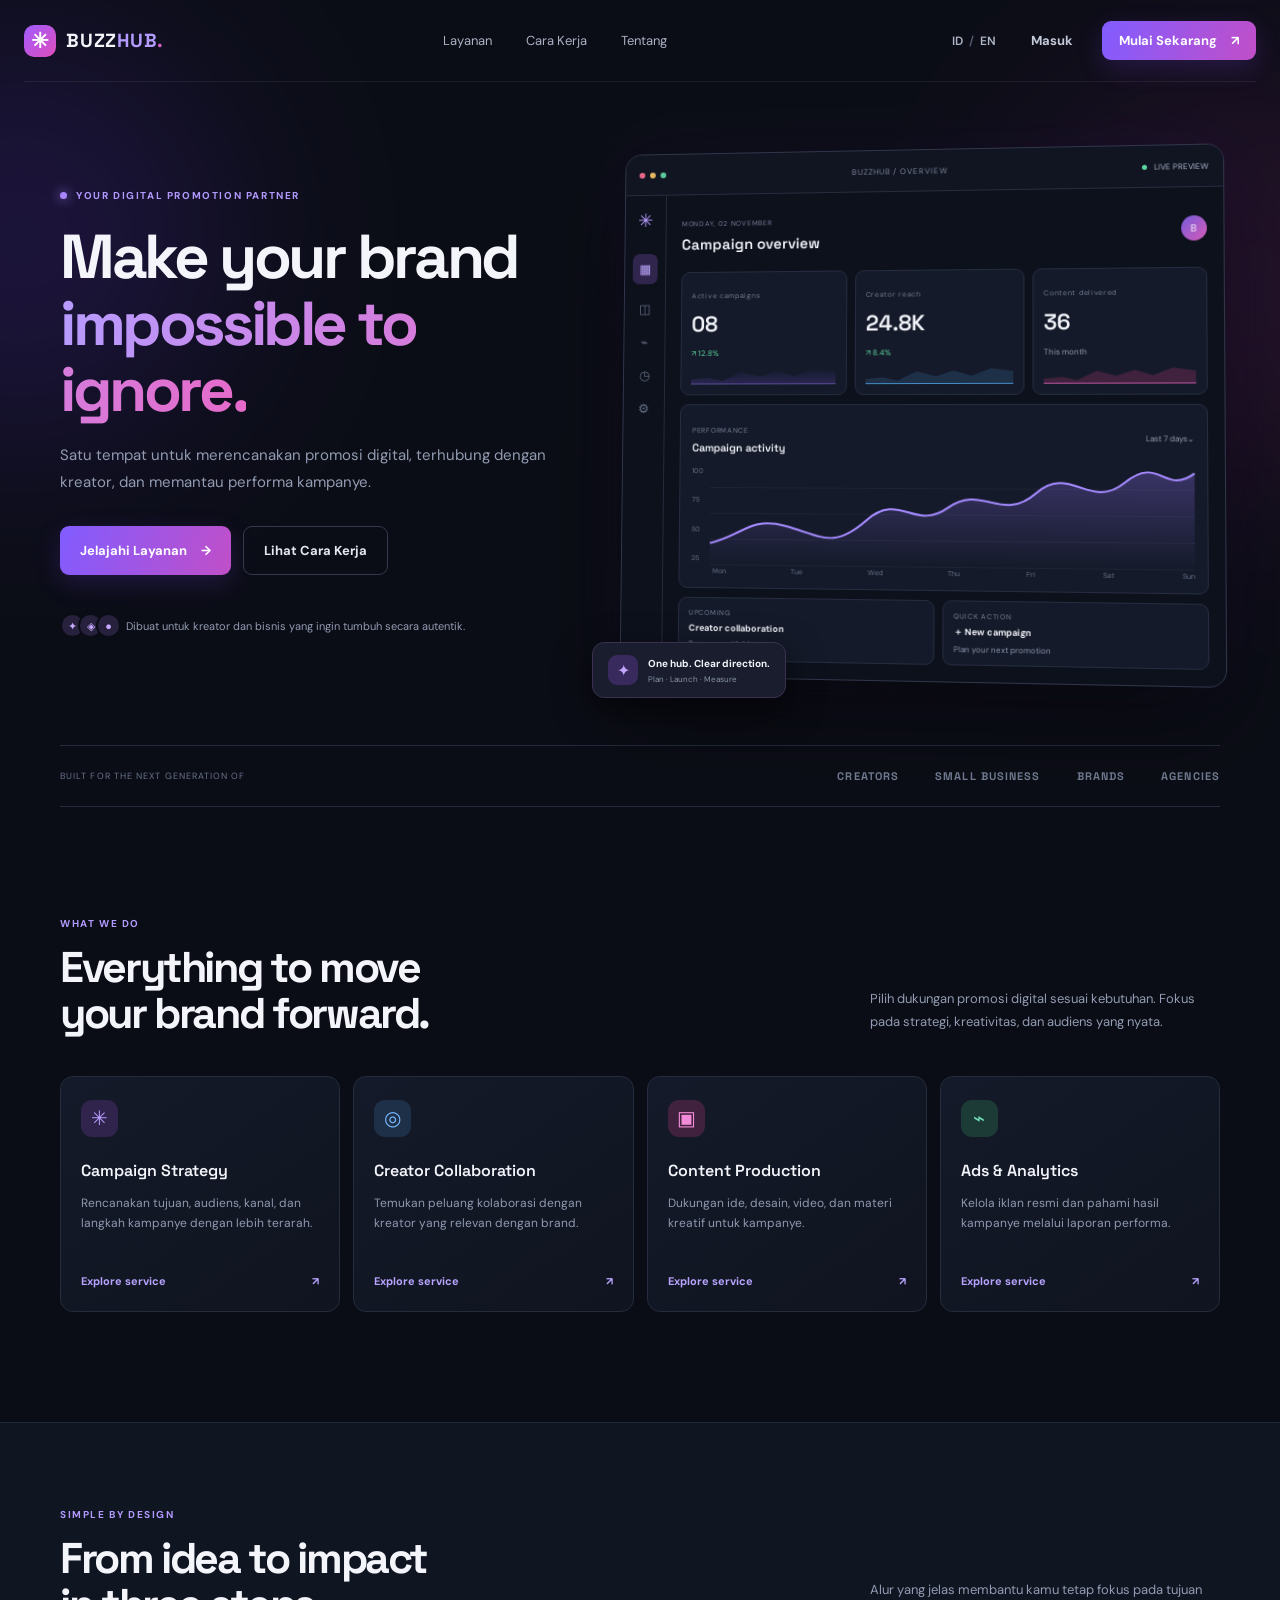
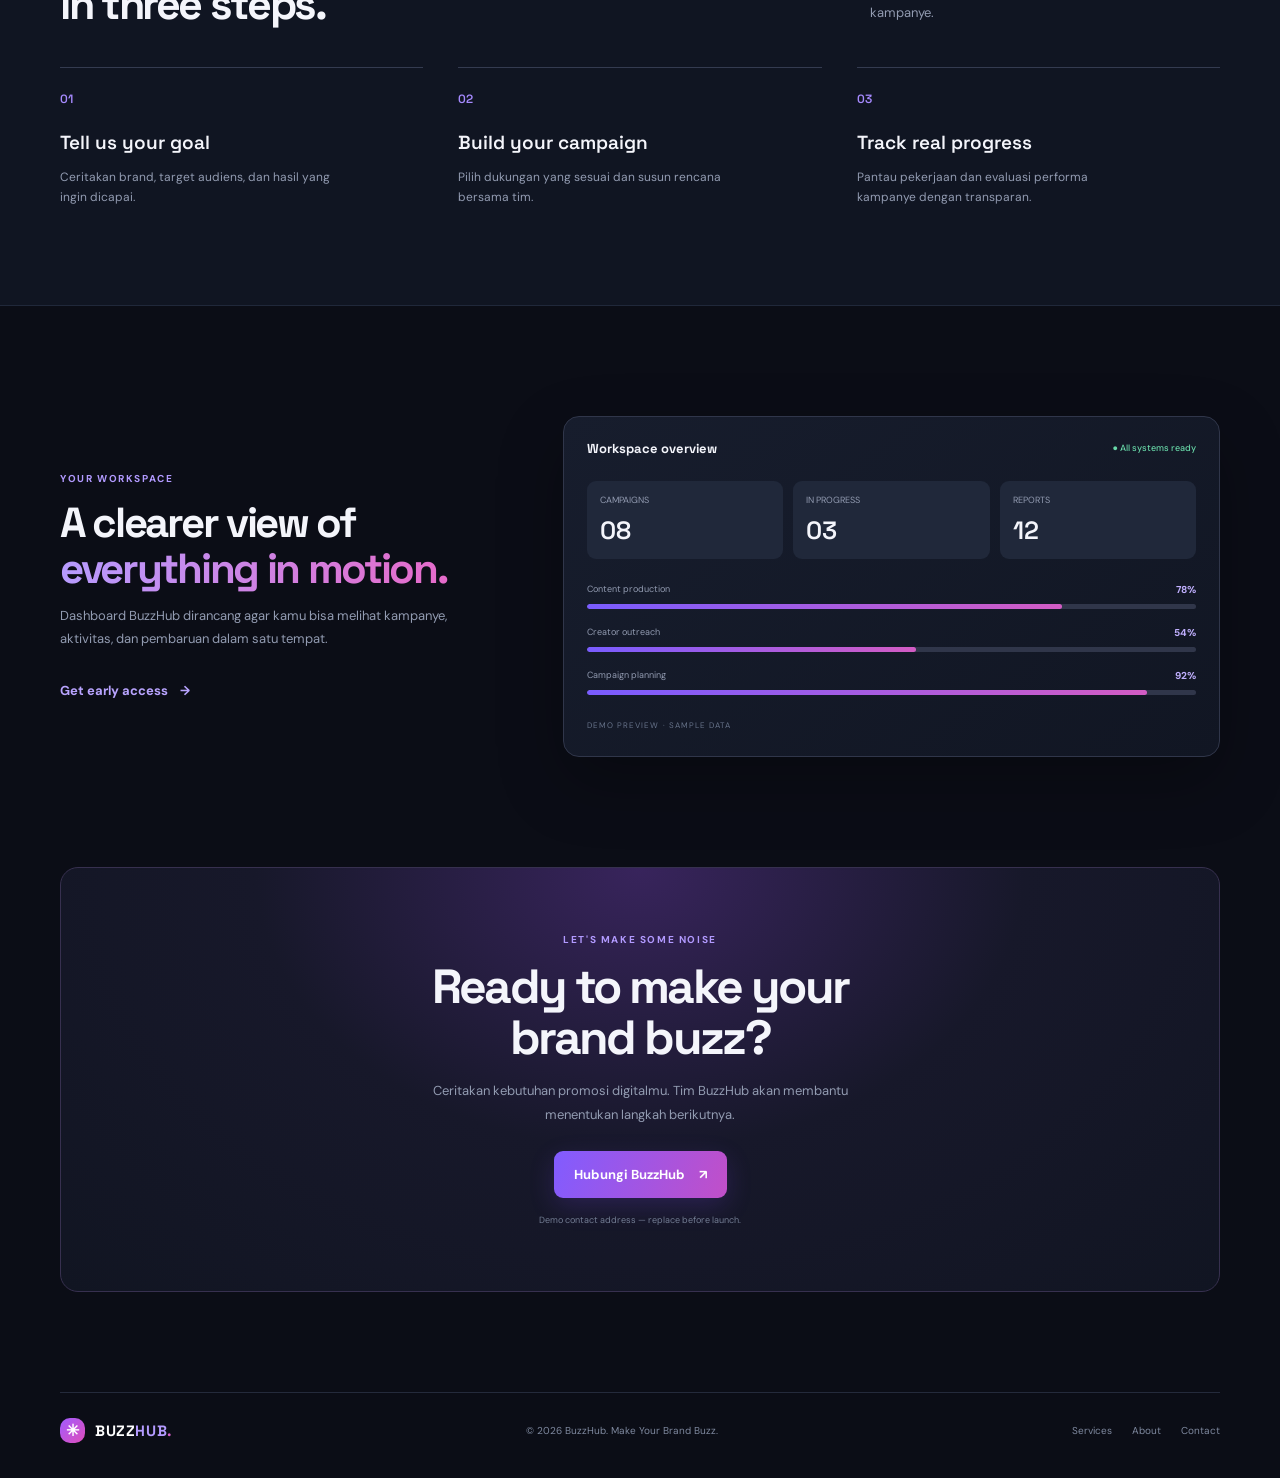
==== index.html @ 969ff584 "Add files via upload" ====
<!doctype html>
<html lang="id">
<head>
  <meta charset="utf-8">
  <meta name="viewport" content="width=device-width, initial-scale=1">
  <meta name="theme-color" content="#0b0d16">
  <title>BuzzHub — Make Your Brand Buzz</title>
  <meta name="description" content="BuzzHub — your hub for digital promotion, creator collaborations, and campaign management.">
  <link rel="preconnect" href="https://fonts.googleapis.com">
  <link rel="preconnect" href="https://fonts.gstatic.com" crossorigin>
  <link href="https://fonts.googleapis.com/css2?family=DM+Sans:wght@400;500;600;700&family=Space+Grotesk:wght@500;600;700&display=swap" rel="stylesheet">
  <link rel="stylesheet" href="styles.css">
</head>
<body>
  <div class="ambient ambient-one"></div><div class="ambient ambient-two"></div>
  <header class="topbar">
    <a class="brand" href="#" aria-label="BuzzHub home"><span class="brand-mark">✳</span><span>BUZZ<span class="brand-accent">HUB</span><i>.</i></span></a>
    <nav class="desktop-nav" aria-label="Main navigation">
      <a href="#services" data-i18n="navServices">Layanan</a>
      <a href="#how" data-i18n="navHow">Cara Kerja</a>
      <a href="#about" data-i18n="navAbout">Tentang</a>
    </nav>
    <div class="top-actions">
      <button class="language-switch" id="languageToggle" type="button" aria-label="Switch language">ID <span>/</span> EN</button>
      <a class="button button-quiet login-link" href="#dashboard" data-i18n="login">Masuk</a>
      <a class="button button-primary" href="#contact" data-i18n="getStarted">Mulai Sekarang <span>↗</span></a>
    </div>
    <button class="mobile-menu" id="mobileMenu" aria-label="Open menu">☰</button>
  </header>

  <main>
    <section class="hero section-wrap">
      <div class="hero-copy">
        <div class="eyebrow"><span class="pulse"></span><span data-i18n="eyebrow">YOUR DIGITAL PROMOTION PARTNER</span></div>
        <h1 data-i18n="heroTitle">Make your brand<br><span>impossible to ignore.</span></h1>
        <p class="hero-description" data-i18n="heroDesc">Satu tempat untuk merencanakan promosi digital, terhubung dengan kreator, dan memantau performa kampanye.</p>
        <div class="hero-buttons">
          <a class="button button-primary button-large" href="#services" data-i18n="exploreServices">Jelajahi Layanan <span>→</span></a>
          <a class="button button-outline button-large" href="#how" data-i18n="seeHow">Lihat Cara Kerja</a>
        </div>
        <div class="trust-line"><div class="avatar-stack"><span>✦</span><span>◈</span><span>●</span></div><span data-i18n="trustText">Dibuat untuk kreator dan bisnis yang ingin tumbuh secara autentik.</span></div>
      </div>
      <div class="hero-visual">
        <div class="dashboard-window">
          <div class="window-top"><div class="window-dots"><b></b><b></b><b></b></div><span>BUZZHUB / OVERVIEW</span><span class="live-pill"><i></i> LIVE PREVIEW</span></div>
          <div class="window-body">
            <aside class="mini-sidebar"><div class="mini-logo">✳</div><span class="selected">▦</span><span>◫</span><span>⌁</span><span>◷</span><span>⚙</span></aside>
            <div class="mini-content">
              <div class="mini-welcome"><div><small>MONDAY, 02 NOVEMBER</small><h3>Campaign overview</h3></div><span class="profile-dot">B</span></div>
              <div class="stat-grid">
                <div class="stat-card"><small>Active campaigns</small><strong>08</strong><em class="positive">↗ 12.8%</em><div class="sparkline purple"></div></div>
                <div class="stat-card"><small>Creator reach</small><strong>24.8K</strong><em class="positive">↗ 8.4%</em><div class="sparkline blue"></div></div>
                <div class="stat-card"><small>Content delivered</small><strong>36</strong><em class="neutral">This month</em><div class="sparkline pink"></div></div>
              </div>
              <div class="chart-card"><div class="chart-heading"><div><small>PERFORMANCE</small><h4>Campaign activity</h4></div><span>Last 7 days⌄</span></div><div class="chart"><div class="chart-y"><span>100</span><span>75</span><span>50</span><span>25</span></div><svg viewBox="0 0 500 135" preserveAspectRatio="none" aria-label="Decorative campaign activity chart"><defs><linearGradient id="fill" x1="0" x2="0" y1="0" y2="1"><stop offset="0" stop-color="#9874ff" stop-opacity=".28"/><stop offset="1" stop-color="#9874ff" stop-opacity="0"/></linearGradient></defs><path d="M0 105 C35 95 42 70 80 82 S130 112 165 74 S215 88 250 57 S305 76 340 38 S395 60 430 24 S470 40 500 12 L500 135 L0 135Z" fill="url(#fill)"/><path d="M0 105 C35 95 42 70 80 82 S130 112 165 74 S215 88 250 57 S305 76 340 38 S395 60 430 24 S470 40 500 12" fill="none" stroke="#a58aff" stroke-width="2.5"/></svg></div><div class="chart-x"><span>Mon</span><span>Tue</span><span>Wed</span><span>Thu</span><span>Fri</span><span>Sat</span><span>Sun</span></div></div>
              <div class="mini-bottom"><div class="bottom-card"><small>UPCOMING</small><b>Creator collaboration</b><span>Tomorrow · 10:00 AM</span></div><div class="bottom-card"><small>QUICK ACTION</small><b>＋ New campaign</b><span>Plan your next promotion</span></div></div>
            </div>
          </div>
        </div>
        <div class="floating-note"><span class="note-icon">✦</span><div><b>One hub. Clear direction.</b><small>Plan · Launch · Measure</small></div></div>
      </div>
    </section>

    <section class="logo-strip section-wrap"><span data-i18n="builtFor">BUILT FOR THE NEXT GENERATION OF</span><div><b>CREATORS</b><b>SMALL BUSINESS</b><b>BRANDS</b><b>AGENCIES</b></div></section>

    <section class="section-wrap services-section" id="services">
      <div class="section-heading"><div><div class="eyebrow">WHAT WE DO</div><h2 data-i18n="servicesTitle">Everything to move<br>your brand forward.</h2></div><p data-i18n="servicesDesc">Pilih dukungan promosi digital sesuai kebutuhan. Fokus pada strategi, kreativitas, dan audiens yang nyata.</p></div>
      <div class="service-grid">
        <article class="service-card"><div class="service-icon violet">✳</div><h3 data-i18n="service1">Campaign Strategy</h3><p data-i18n="service1d">Rencanakan tujuan, audiens, kanal, dan langkah kampanye dengan lebih terarah.</p><a href="#contact">Explore service <span>↗</span></a></article>
        <article class="service-card"><div class="service-icon blue">◎</div><h3 data-i18n="service2">Creator Collaboration</h3><p data-i18n="service2d">Temukan peluang kolaborasi dengan kreator yang relevan dengan brand.</p><a href="#contact">Explore service <span>↗</span></a></article>
        <article class="service-card"><div class="service-icon pink">▣</div><h3 data-i18n="service3">Content Production</h3><p data-i18n="service3d">Dukungan ide, desain, video, dan materi kreatif untuk kampanye.</p><a href="#contact">Explore service <span>↗</span></a></article>
        <article class="service-card"><div class="service-icon green">⌁</div><h3 data-i18n="service4">Ads & Analytics</h3><p data-i18n="service4d">Kelola iklan resmi dan pahami hasil kampanye melalui laporan performa.</p><a href="#contact">Explore service <span>↗</span></a></article>
      </div>
    </section>

    <section class="how-section" id="how"><div class="section-wrap"><div class="section-heading"><div><div class="eyebrow">SIMPLE BY DESIGN</div><h2 data-i18n="howTitle">From idea to impact<br>in three steps.</h2></div><p data-i18n="howDesc">Alur yang jelas membantu kamu tetap fokus pada tujuan kampanye.</p></div><div class="steps"><div class="step"><span>01</span><h3 data-i18n="step1">Tell us your goal</h3><p data-i18n="step1d">Ceritakan brand, target audiens, dan hasil yang ingin dicapai.</p></div><div class="step"><span>02</span><h3 data-i18n="step2">Build your campaign</h3><p data-i18n="step2d">Pilih dukungan yang sesuai dan susun rencana bersama tim.</p></div><div class="step"><span>03</span><h3 data-i18n="step3">Track real progress</h3><p data-i18n="step3d">Pantau pekerjaan dan evaluasi performa kampanye dengan transparan.</p></div></div></div></section>

    <section class="dashboard-section section-wrap" id="dashboard"><div class="dashboard-copy"><div class="eyebrow">YOUR WORKSPACE</div><h2 data-i18n="workspaceTitle">A clearer view of<br><span>everything in motion.</span></h2><p data-i18n="workspaceDesc">Dashboard BuzzHub dirancang agar kamu bisa melihat kampanye, aktivitas, dan pembaruan dalam satu tempat.</p><a class="text-link" href="#contact" data-i18n="workspaceCta">Get early access <span>→</span></a></div><div class="workspace-card"><div class="workspace-top"><b>Workspace overview</b><span class="online-dot">● All systems ready</span></div><div class="workspace-row"><div><small>CAMPAIGNS</small><strong>08</strong></div><div><small>IN PROGRESS</small><strong>03</strong></div><div><small>REPORTS</small><strong>12</strong></div></div><div class="progress-list"><div><span>Content production</span><b>78%</b><i><em style="width:78%"></em></i></div><div><span>Creator outreach</span><b>54%</b><i><em style="width:54%"></em></i></div><div><span>Campaign planning</span><b>92%</b><i><em style="width:92%"></em></i></div></div><small class="demo-label">DEMO PREVIEW · SAMPLE DATA</small></div></section>

    <section class="cta-section section-wrap" id="contact"><div class="cta-box"><div class="eyebrow">LET'S MAKE SOME NOISE</div><h2 data-i18n="ctaTitle">Ready to make your<br>brand buzz?</h2><p data-i18n="ctaDesc">Ceritakan kebutuhan promosi digitalmu. Tim BuzzHub akan membantu menentukan langkah berikutnya.</p><a class="button button-primary button-large" href="mailto:hello@buzzhub.example?subject=BuzzHub%20Inquiry" data-i18n="contactUs">Hubungi BuzzHub <span>↗</span></a><small>Demo contact address — replace before launch.</small></div></section>
  </main>
  <footer class="footer section-wrap"><a class="brand" href="#"><span class="brand-mark">✳</span><span>BUZZ<span class="brand-accent">HUB</span><i>.</i></span></a><span>© 2026 BuzzHub. Make Your Brand Buzz.</span><div><a href="#services">Services</a><a href="#about" id="about">About</a><a href="#contact">Contact</a></div></footer>
  <script src="script.js"></script>
</body>
</html>
---- styles.css ----
@import url('https://fonts.googleapis.com/css2?family=DM+Sans:wght@400;500;600;700&family=Space+Grotesk:wght@500;600;700&display=swap');
:root{--bg:#0b0d16;--panel:#111522;--panel2:#151b2b;--line:#242a3b;--text:#f4f5fb;--muted:#929bb1;--purple:#8b68ff;--pink:#df4dbb;--blue:#63a6ff;--green:#58d6a1;--font:'DM Sans',sans-serif;--display:'Space Grotesk',sans-serif}
*{box-sizing:border-box}html{scroll-behavior:smooth}body{margin:0;background:var(--bg);color:var(--text);font-family:var(--font);overflow-x:hidden}a{color:inherit;text-decoration:none}.ambient{position:absolute;filter:blur(100px);opacity:.16;pointer-events:none;border-radius:50%;z-index:-1}.ambient-one{width:420px;height:420px;background:#793cff;top:30px;left:-190px}.ambient-two{width:480px;height:420px;background:#a52e91;top:80px;right:-210px}.section-wrap{width:min(1160px,calc(100% - 48px));margin-inline:auto}.topbar{height:82px;width:min(1240px,calc(100% - 48px));margin:auto;display:flex;align-items:center;justify-content:space-between;border-bottom:1px solid rgba(255,255,255,.07);position:relative;z-index:2}.brand{display:flex;align-items:center;gap:10px;font:700 19px var(--display);letter-spacing:.04em}.brand-mark{display:grid;place-items:center;width:32px;height:32px;border-radius:10px;background:linear-gradient(135deg,#a15cff,#df4dbb);font-size:21px;color:white}.brand-accent{color:#b49bff}.brand i{color:#d85fc9;font-style:normal}.desktop-nav{display:flex;gap:34px;color:#aab1c3;font-size:13px}.desktop-nav a:hover,.footer a:hover{color:white}.top-actions{display:flex;align-items:center;gap:12px}.language-switch,.mobile-menu{border:0;background:transparent;color:#aeb5c7;font:600 12px var(--font);cursor:pointer}.language-switch span{color:#555e72;padding:0 3px}.button{display:inline-flex;align-items:center;justify-content:center;gap:14px;border-radius:9px;font-size:13px;font-weight:700;padding:11px 17px;transition:.2s}.button-primary{background:linear-gradient(110deg,#815cff,#c14fc8);color:white;box-shadow:0 8px 26px #834cff30}.button-primary:hover{transform:translateY(-2px);filter:brightness(1.1)}.button-quiet{color:#c5cada}.button-outline{border:1px solid #34394b;color:#e5e7f0}.button-large{padding:15px 20px}.mobile-menu{display:none;font-size:22px}.hero{min-height:620px;display:grid;grid-template-columns:.92fr 1.08fr;align-items:center;gap:40px;padding-top:65px;padding-bottom:65px}.eyebrow{font-size:10px;letter-spacing:.16em;color:#b29aff;font-weight:700;display:flex;align-items:center;gap:9px}.pulse{width:7px;height:7px;border-radius:50%;background:#a985ff;box-shadow:0 0 12px #a985ff}.hero h1,.section-heading h2,.dashboard-copy h2,.cta-box h2{font:700 clamp(40px,5vw,62px)/1.08 var(--display);letter-spacing:-.055em;margin:22px 0 18px}.hero h1 span,.dashboard-copy h2 span{background:linear-gradient(100deg,#b69cff,#e66ac9);-webkit-background-clip:text;background-clip:text;color:transparent}.hero-description,.section-heading>p,.dashboard-copy>p,.cta-box>p{color:var(--muted);line-height:1.8;font-size:15px;max-width:490px}.hero-buttons{display:flex;gap:12px;margin-top:30px;flex-wrap:wrap}.trust-line{display:flex;align-items:center;gap:12px;margin-top:38px;color:#929bb1;font-size:11px}.avatar-stack{display:flex}.avatar-stack span{display:grid;place-items:center;width:25px;height:25px;border-radius:50%;background:#28213d;border:2px solid var(--bg);margin-right:-7px;color:#c6aaff;font-size:11px}.hero-visual{position:relative;min-width:0}.dashboard-window{border:1px solid #30364a;border-radius:17px;background:#0d111c;box-shadow:0 30px 90px #0008,0 0 70px #8451ff13;overflow:hidden;transform:perspective(1200px) rotateY(-5deg) rotateX(2deg)}.window-top{height:42px;background:#111522;border-bottom:1px solid #272d3d;display:flex;align-items:center;justify-content:space-between;padding:0 14px;color:#7e879c;font-size:8px;letter-spacing:.12em}.window-dots{display:flex;gap:5px}.window-dots b{width:6px;height:6px;border-radius:50%;background:#555c6d}.window-dots b:first-child{background:#e66a89}.window-dots b:nth-child(2){background:#e4b65f}.window-dots b:nth-child(3){background:#5dc99c}.live-pill{color:#aeb8cb;letter-spacing:0}.live-pill i{display:inline-block;width:5px;height:5px;background:#5bd5a2;border-radius:50%;margin-right:5px}.window-body{display:grid;grid-template-columns:43px 1fr;min-height:350px}.mini-sidebar{border-right:1px solid #252b3b;display:flex;align-items:center;flex-direction:column;gap:17px;padding:13px 0;color:#667087;font-size:13px}.mini-logo{color:#b59bff;font-size:19px;margin-bottom:5px}.mini-sidebar .selected{background:#30254d;color:#c1aaff;padding:7px;border-radius:7px}.mini-content{padding:16px}.mini-welcome{display:flex;justify-content:space-between;align-items:center;margin-bottom:15px}.mini-welcome small,.stat-card small,.chart-heading small,.bottom-card small{font-size:7px;letter-spacing:.1em;color:#778198}.mini-welcome h3{font:600 15px var(--display);margin:4px 0}.profile-dot{width:25px;height:25px;border-radius:50%;background:linear-gradient(135deg,#765bdb,#d65bb7);display:grid;place-items:center;font-size:10px}.stat-grid{display:grid;grid-template-columns:repeat(3,1fr);gap:8px}.stat-card,.chart-card,.bottom-card{background:#141a29;border:1px solid #252d40;border-radius:9px;padding:10px;position:relative;overflow:hidden}.stat-card strong{display:block;font:600 22px var(--display);margin:7px 0 3px}.stat-card em{font-style:normal;font-size:8px}.positive{color:#5fd5a0}.neutral{color:#929bb1}.sparkline{height:17px;margin-top:7px;border-bottom:1px solid #5b4c96;clip-path:polygon(0 70%,12% 60%,22% 80%,35% 25%,48% 55%,60% 20%,72% 52%,85% 8%,100% 25%,100% 100%,0 100%);background:linear-gradient(0deg,#7955e733,transparent)}.sparkline.blue{border-color:#448cc7}.sparkline.pink{border-color:#bb559e}.chart-card{margin-top:9px;padding:12px}.chart-heading{display:flex;justify-content:space-between;align-items:center}.chart-heading h4{font:600 11px var(--display);margin:3px 0}.chart-heading>span{font-size:8px;color:#929bb1}.chart{height:105px;display:flex;align-items:stretch;margin-top:5px}.chart-y{display:flex;flex-direction:column;justify-content:space-between;color:#69748b;font-size:7px;padding:4px 7px 4px 0}.chart svg{width:100%;height:100%;overflow:visible;background:repeating-linear-gradient(to bottom,transparent 0,transparent 25px,#252c3d 26px)}.chart-x{display:flex;justify-content:space-between;margin-left:22px;color:#69748b;font-size:7px}.mini-bottom{display:grid;grid-template-columns:1fr 1fr;gap:8px;margin-top:9px}.bottom-card{display:flex;flex-direction:column;gap:5px}.bottom-card b{font-size:9px}.bottom-card span{font-size:8px;color:#8d97ad}.floating-note{position:absolute;bottom:-18px;left:-23px;background:#191d2d;border:1px solid #39314f;box-shadow:0 12px 35px #0008;border-radius:12px;padding:12px 15px;display:flex;align-items:center;gap:10px}.note-icon{display:grid;place-items:center;width:30px;height:30px;border-radius:9px;background:#392a5d;color:#c3a7ff}.floating-note b,.floating-note small{display:block}.floating-note b{font-size:10px}.floating-note small{color:#8993a9;font-size:8px;margin-top:4px}.logo-strip{border-top:1px solid var(--line);border-bottom:1px solid var(--line);padding:23px 0;display:flex;align-items:center;justify-content:space-between;gap:20px}.logo-strip>span{font-size:9px;color:#69738a;letter-spacing:.12em}.logo-strip div{display:flex;gap:36px;color:#737e94;font:600 11px var(--display);letter-spacing:.1em}.services-section{padding-top:110px;padding-bottom:110px}.section-heading{display:flex;align-items:end;justify-content:space-between;gap:30px;margin-bottom:38px}.section-heading h2,.dashboard-copy h2,.cta-box h2{font-size:43px;margin:15px 0 0}.section-heading>p{max-width:350px;font-size:13px;margin-bottom:4px}.service-grid{display:grid;grid-template-columns:repeat(4,1fr);gap:13px}.service-card{background:linear-gradient(145deg,#141a29,#101420);border:1px solid #252c3d;border-radius:13px;padding:23px 20px;min-height:235px;transition:.2s}.service-card:hover{transform:translateY(-4px);border-color:#5b4b8b}.service-icon{width:37px;height:37px;border-radius:11px;display:grid;place-items:center;font-size:20px;margin-bottom:23px}.violet{background:#30234c;color:#b89dff}.blue{background:#1e3048;color:#77b8ff}.pink{background:#40223e;color:#f28bd7}.green{background:#1c3b37;color:#72dfb6}.service-card h3{font:600 16px var(--display);margin:0 0 10px}.service-card p{font-size:12px;color:#8f99ae;line-height:1.7;min-height:62px}.service-card a{font-size:11px;color:#b8a4ff;font-weight:700;display:flex;justify-content:space-between;margin-top:19px}.how-section{background:#101522;border-block:1px solid #20283a;padding:85px 0}.steps{display:grid;grid-template-columns:repeat(3,1fr);gap:35px}.step{border-top:1px solid #343b50;padding-top:19px}.step>span{font:600 12px var(--display);color:#a68aff}.step h3{font:600 19px var(--display);margin:22px 0 8px}.step p{font-size:12px;line-height:1.7;color:#929bb1;max-width:290px}.dashboard-section{padding-top:110px;padding-bottom:110px;display:grid;grid-template-columns:.8fr 1.2fr;align-items:center;gap:65px}.dashboard-copy h2{font-size:42px}.dashboard-copy>p{font-size:13px}.text-link{display:inline-flex;gap:12px;color:#b9a4ff;font-size:13px;font-weight:700;margin-top:18px}.workspace-card{background:linear-gradient(145deg,#171d2d,#111623);border:1px solid #30364a;border-radius:16px;padding:23px;box-shadow:0 25px 65px #0004}.workspace-top{display:flex;justify-content:space-between;align-items:center;font:600 13px var(--display)}.online-dot{font:500 9px var(--font);color:#68d8a8}.workspace-row{display:grid;grid-template-columns:repeat(3,1fr);gap:10px;margin:24px 0}.workspace-row>div{background:#20283a;border-radius:9px;padding:13px}.workspace-row small,.progress-list span{display:block;color:#929bb1;font-size:9px}.workspace-row strong{display:block;font:600 25px var(--display);margin-top:8px}.progress-list>div{display:grid;grid-template-columns:1fr auto;gap:8px;margin:17px 0}.progress-list b{font-size:10px;color:#c1b0ff}.progress-list i{grid-column:1/3;height:5px;border-radius:9px;background:#30364a;overflow:hidden}.progress-list em{display:block;height:100%;border-radius:9px;background:linear-gradient(90deg,#795cff,#d35cc4)}.demo-label{color:#67738a;font-size:8px;letter-spacing:.13em}.cta-section{padding-bottom:100px}.cta-box{text-align:center;padding:65px 25px;border:1px solid #37304f;border-radius:18px;background:radial-gradient(ellipse at 50% 0%,#38245c 0%,#17182a 47%,#111522 100%)}.cta-box .eyebrow{justify-content:center}.cta-box h2{font-size:48px}.cta-box>p{margin:15px auto 25px;font-size:13px}.cta-box>small{display:block;color:#737d93;font-size:9px;margin-top:16px}.footer{border-top:1px solid var(--line);padding:25px 0 35px;display:flex;justify-content:space-between;align-items:center;color:#7f899f;font-size:10px}.footer .brand{color:white;font-size:15px}.footer .brand-mark{width:25px;height:25px;font-size:16px}.footer>div{display:flex;gap:20px}
@media(max-width:900px){.hero{grid-template-columns:1fr;padding-top:75px;gap:55px}.hero-copy{max-width:650px}.hero-visual{max-width:700px;width:100%;margin:auto}.service-grid{grid-template-columns:repeat(2,1fr)}.dashboard-section{gap:30px}.logo-strip div{gap:16px}}
@media(max-width:640px){.section-wrap,.topbar{width:min(100% - 34px,1160px)}.topbar{height:70px}.desktop-nav,.login-link,.top-actions .button-primary{display:none}.mobile-menu{display:block}.top-actions{margin-left:auto;margin-right:15px}.hero{padding-top:65px;padding-bottom:55px;min-height:auto}.hero h1{font-size:43px}.hero-description{font-size:13px}.hero-buttons .button{font-size:11px;padding:13px}.trust-line{font-size:9px;line-height:1.5}.dashboard-window{transform:none}.window-body{grid-template-columns:32px 1fr;min-height:300px}.mini-content{padding:10px}.mini-sidebar{gap:13px}.stat-grid{gap:5px}.stat-card{padding:7px}.stat-card strong{font-size:17px}.stat-card small{font-size:6px}.chart-card{padding:8px}.floating-note{left:5px;bottom:-22px}.logo-strip{display:block}.logo-strip div{flex-wrap:wrap;margin-top:15px;gap:15px 22px}.services-section,.dashboard-section{padding-top:75px;padding-bottom:75px}.section-heading{display:block}.section-heading h2,.dashboard-copy h2{font-size:36px}.section-heading>p{margin-top:18px}.service-grid{gap:9px}.service-card{padding:16px 13px;min-height:245px}.service-card h3{font-size:14px}.service-card p{font-size:11px}.service-card a{font-size:10px}.service-icon{margin-bottom:18px}.how-section{padding:70px 0}.steps{grid-template-columns:1fr;gap:23px}.step h3{margin:12px 0 5px}.dashboard-section{grid-template-columns:1fr;gap:30px}.workspace-card{padding:16px}.workspace-top{font-size:11px}.workspace-row{gap:6px}.workspace-row>div{padding:10px}.workspace-row strong{font-size:21px}.cta-section{padding-bottom:65px}.cta-box{padding:50px 17px}.cta-box h2{font-size:38px}.footer{gap:18px;flex-wrap:wrap}.footer>span{order:3;width:100%}}
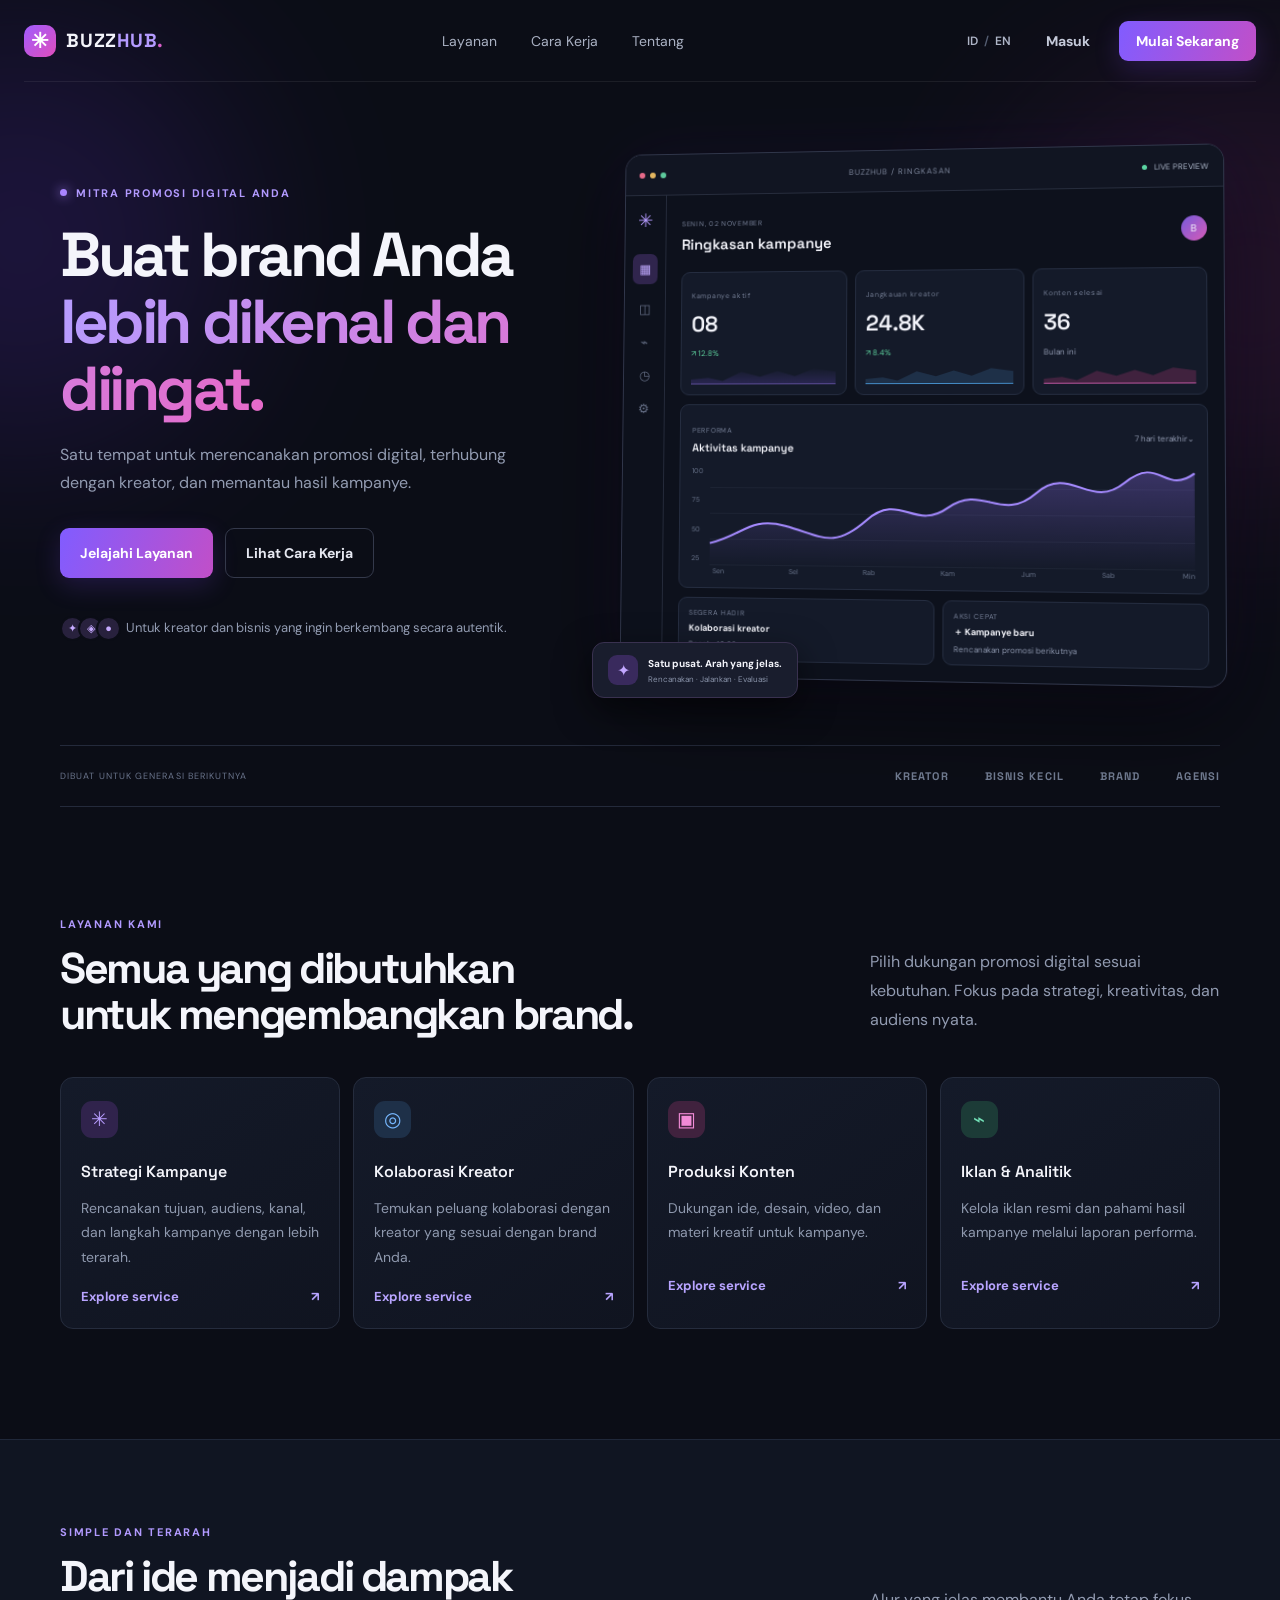
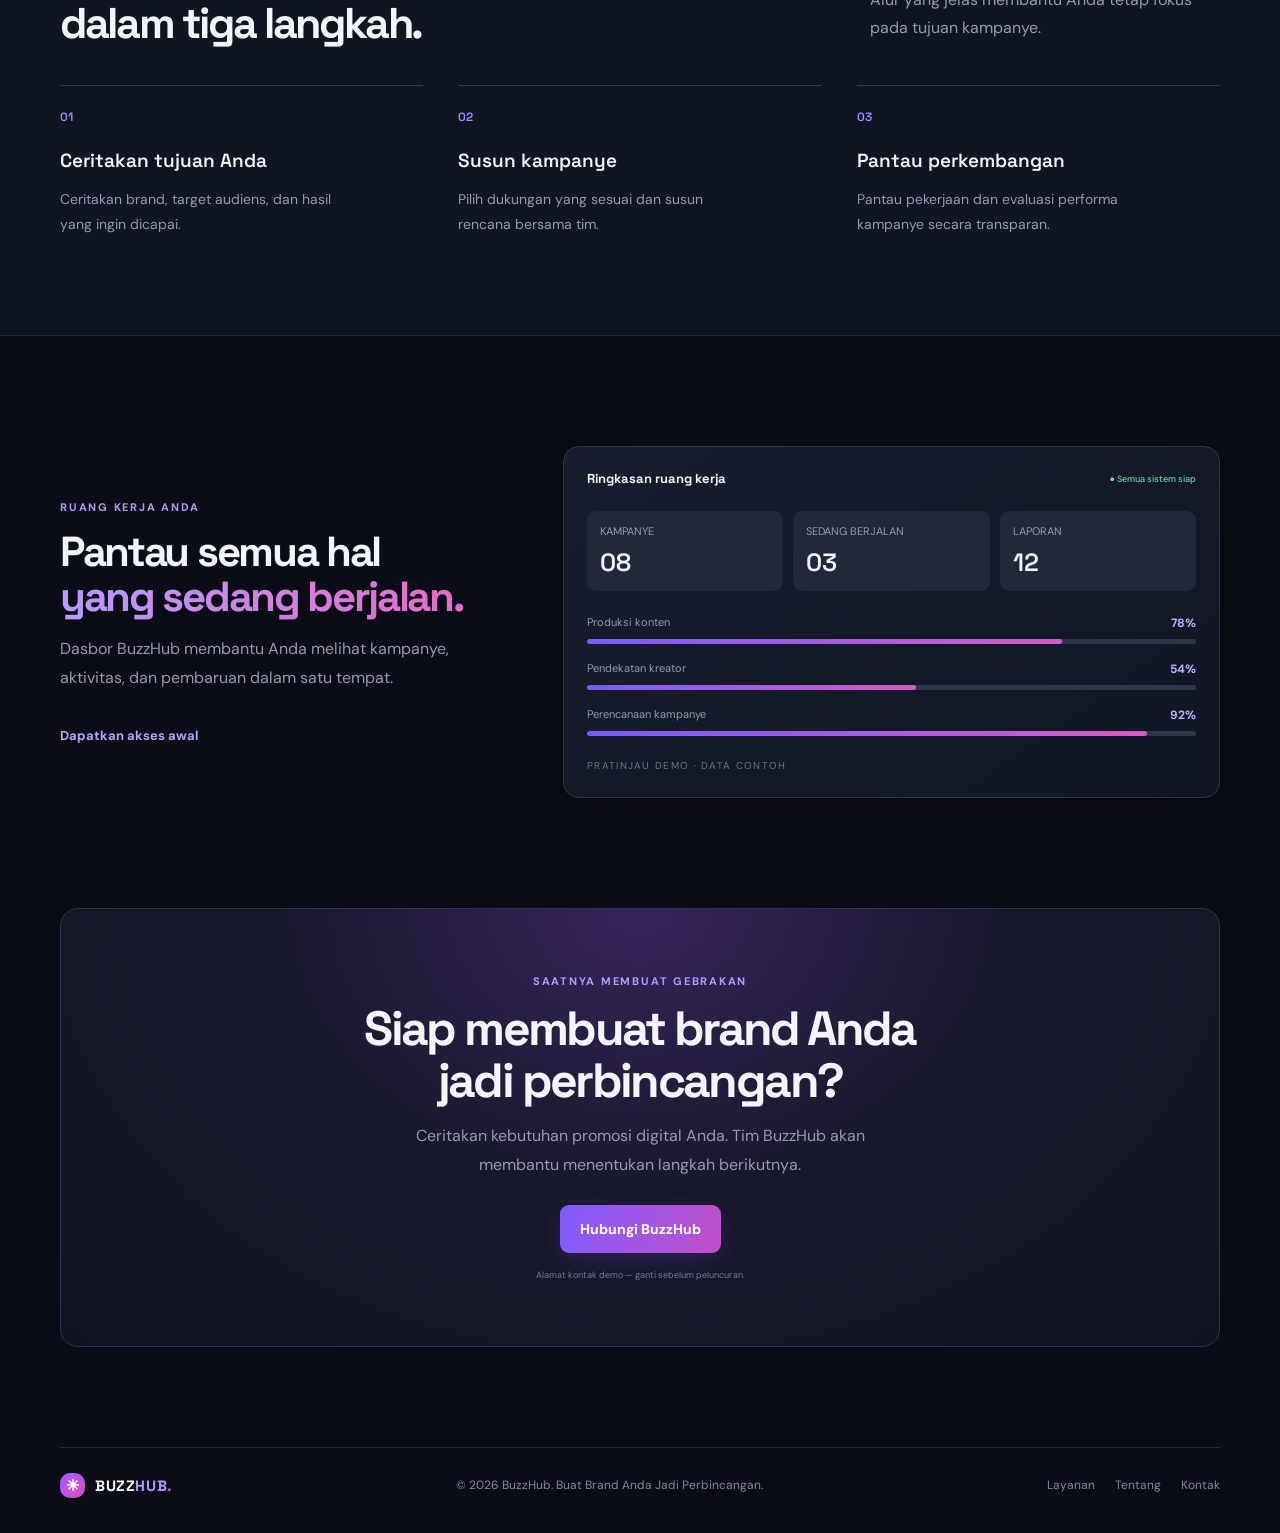
==== commit 30f041e8: "Update index.html" ====
--- a/index.html
+++ b/index.html
@@ -10,6 +10,7 @@
   <link rel="preconnect" href="https://fonts.gstatic.com" crossorigin>
   <link href="https://fonts.googleapis.com/css2?family=DM+Sans:wght@400;500;600;700&family=Space+Grotesk:wght@500;600;700&display=swap" rel="stylesheet">
   <link rel="stylesheet" href="styles.css">
+  <link rel="stylesheet" href="mobile-fixes.css">
 </head>
 <body>
   <div class="ambient ambient-one"></div><div class="ambient ambient-two"></div>
@@ -82,4 +83,4 @@
   <footer class="footer section-wrap"><a class="brand" href="#"><span class="brand-mark">✳</span><span>BUZZ<span class="brand-accent">HUB</span><i>.</i></span></a><span>© 2026 BuzzHub. Make Your Brand Buzz.</span><div><a href="#services">Services</a><a href="#about" id="about">About</a><a href="#contact">Contact</a></div></footer>
   <script src="script.js"></script>
 </body>
-</html>+</html>
--- a/mobile-fixes.css
+++ b/mobile-fixes.css
@@ -0,0 +1,91 @@
+/* BuzzHub mobile readability and responsive refinements */
+html { -webkit-text-size-adjust: 100%; text-size-adjust: 100%; }
+body { font-size: 16px; }
+.hero-description, .section-heading > p, .dashboard-copy > p, .cta-box > p {
+  font-size: 16px;
+  line-height: 1.8;
+}
+.desktop-nav { font-size: 14px; }
+.button { font-size: 14px; }
+.eyebrow { font-size: 11px; }
+.trust-line { font-size: 13px; line-height: 1.6; }
+.service-card p, .step p { font-size: 14px; line-height: 1.75; }
+.service-card a, .text-link { font-size: 13px; }
+.footer { font-size: 12px; }
+.workspace-row small, .progress-list span { font-size: 11px; }
+.progress-list b { font-size: 12px; }
+.demo-label { font-size: 10px; }
+
+@media (max-width: 760px) {
+  .section-wrap, .topbar { width: min(100% - 32px, 560px); }
+  .topbar { height: 70px; }
+  .desktop-nav { display: none; }
+  .top-actions { gap: 8px; }
+  .top-actions .login-link { display: none; }
+  .button { padding: 10px 12px; font-size: 13px; }
+  .mobile-menu { display: block; padding: 6px; }
+  .hero {
+    min-height: auto;
+    grid-template-columns: 1fr;
+    gap: 34px;
+    padding-top: 52px;
+    padding-bottom: 54px;
+  }
+  .hero h1 { font-size: clamp(36px, 10vw, 48px); line-height: 1.12; }
+  .hero-description { font-size: 16px; }
+  .hero-visual { width: 100%; }
+  .dashboard-window { transform: none; }
+  .window-top { font-size: 8px; }
+  .window-body { grid-template-columns: 34px minmax(0, 1fr); min-height: 300px; }
+  .mini-content { padding: 10px; min-width: 0; }
+  .mini-welcome h3 { font-size: 14px; }
+  .mini-welcome small, .stat-card small, .chart-heading small,
+  .bottom-card small { font-size: 9px; }
+  .stat-grid { gap: 5px; }
+  .stat-card { padding: 8px 6px; }
+  .stat-card strong { font-size: 18px; }
+  .stat-card em { font-size: 9px; }
+  .chart-heading h4 { font-size: 12px; }
+  .chart-heading > span { font-size: 9px; }
+  .chart-y, .chart-x { font-size: 9px; }
+  .bottom-card { padding: 8px; }
+  .bottom-card b { font-size: 10px; }
+  .bottom-card span { font-size: 9px; }
+  .floating-note { left: 8px; bottom: -22px; padding: 9px 11px; }
+  .floating-note b { font-size: 11px; }
+  .floating-note small { font-size: 9px; }
+  .logo-strip { flex-direction: column; align-items: flex-start; gap: 14px; }
+  .logo-strip div { width: 100%; flex-wrap: wrap; gap: 12px 22px; font-size: 11px; }
+  .services-section, .dashboard-section { padding-top: 72px; padding-bottom: 72px; }
+  .section-heading { display: block; margin-bottom: 28px; }
+  .section-heading h2, .dashboard-copy h2 { font-size: clamp(32px, 8vw, 40px); }
+  .section-heading > p { font-size: 15px; margin-top: 16px; }
+  .service-grid { grid-template-columns: 1fr 1fr; gap: 10px; }
+  .service-card { padding: 17px 14px; min-height: 0; }
+  .service-icon { margin-bottom: 16px; }
+  .service-card h3 { font-size: 15px; line-height: 1.35; }
+  .service-card p { font-size: 13px; min-height: 0; }
+  .service-card a { margin-top: 14px; font-size: 12px; }
+  .how-section { padding: 66px 0; }
+  .steps { grid-template-columns: 1fr; gap: 24px; }
+  .step h3 { font-size: 18px; margin-top: 15px; }
+  .step p { font-size: 14px; }
+  .dashboard-section { grid-template-columns: 1fr; gap: 28px; }
+  .workspace-card { padding: 16px; }
+  .workspace-row { gap: 7px; }
+  .workspace-row > div { padding: 10px 8px; }
+  .workspace-row strong { font-size: 22px; }
+  .cta-section { padding-bottom: 70px; }
+  .cta-box { padding: 48px 18px; }
+  .cta-box h2 { font-size: clamp(32px, 8vw, 42px); }
+  .cta-box > p { font-size: 15px; }
+  .footer { flex-wrap: wrap; gap: 16px; font-size: 11px; }
+  .footer > div { width: 100%; justify-content: space-between; gap: 12px; }
+}
+@media (max-width: 380px) {
+  .section-wrap, .topbar { width: calc(100% - 24px); }
+  .service-grid { grid-template-columns: 1fr; }
+  .hero h1 { font-size: 35px; }
+  .window-top { padding-inline: 8px; }
+  .live-pill { font-size: 7px; }
+}
